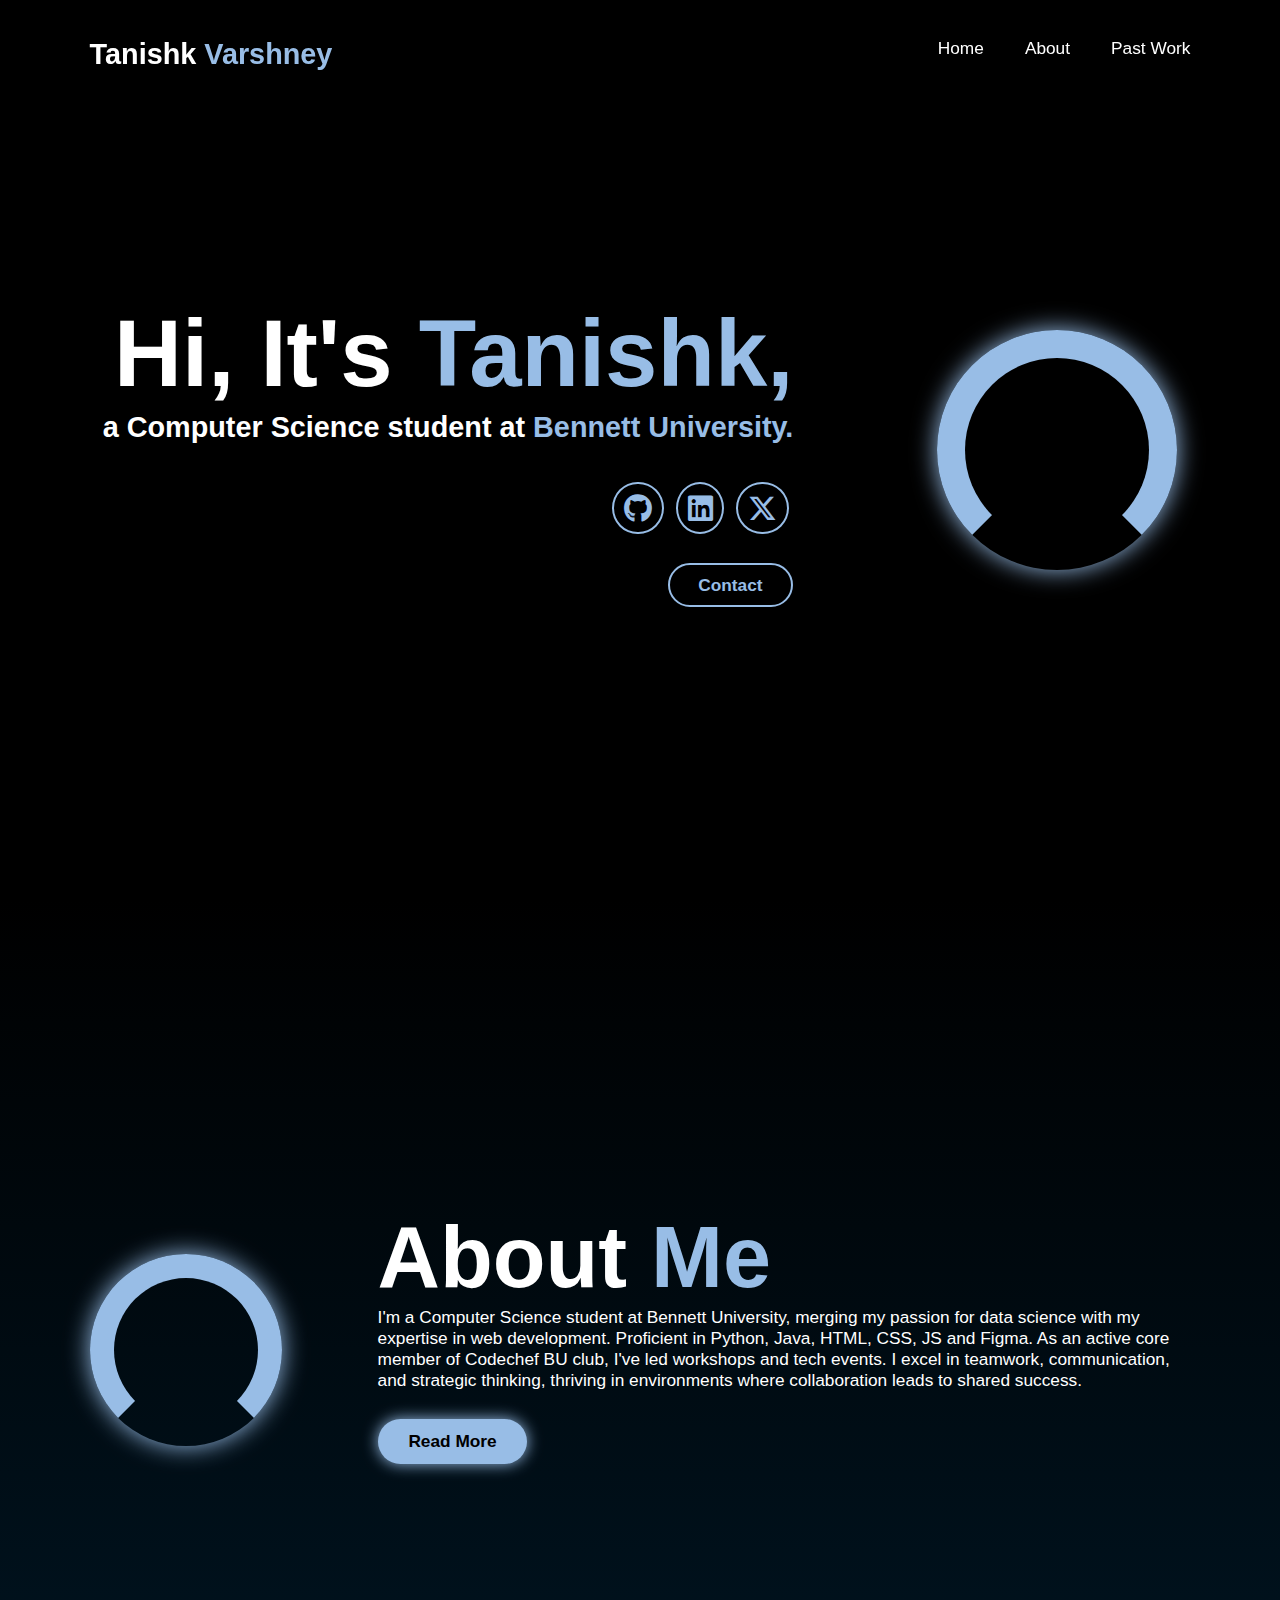
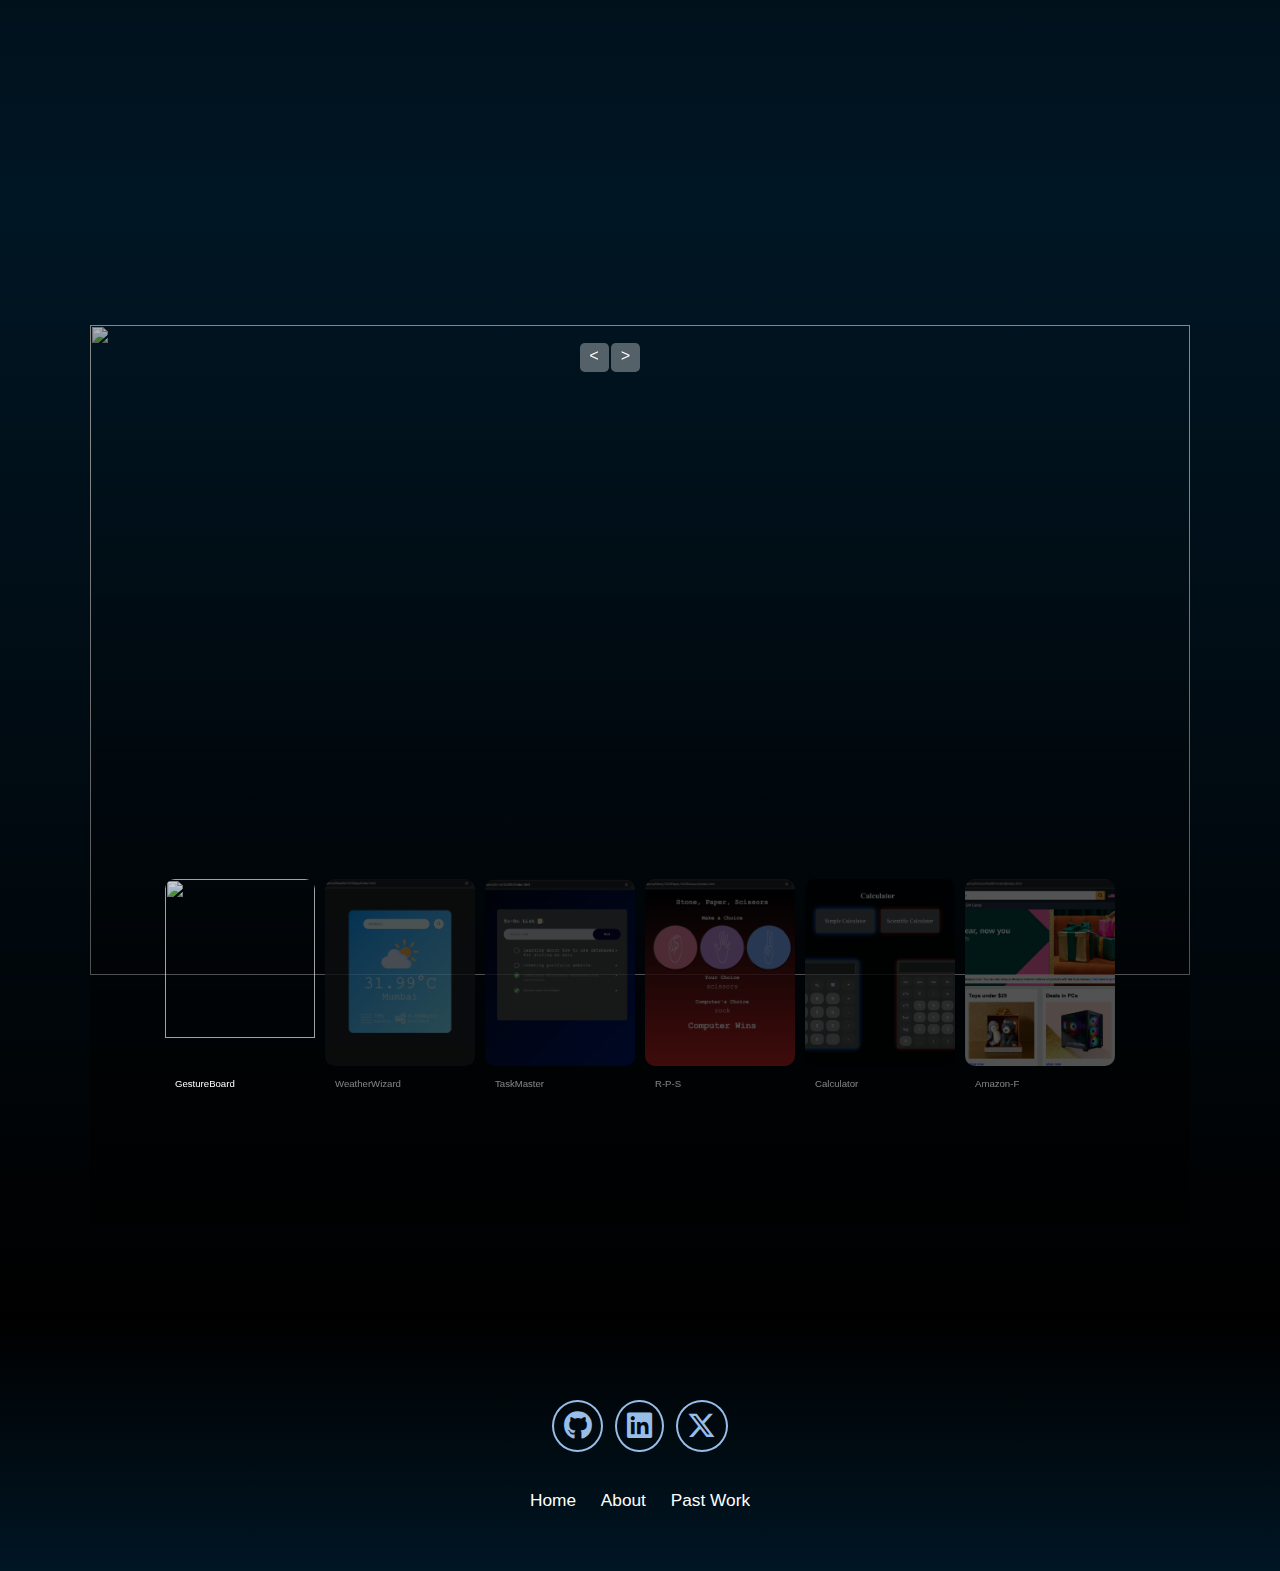
==== portfolio website/index.html @ 6f7f1821 "Add files via upload" ====
<!DOCTYPE html>
<html lang="en">
<head>
    <meta charset="UTF-8">
    <meta name="viewport" content="width=device-width, initial-scale=1.0">
    <title>Portfolio Website</title>
    <link rel="stylesheet" href="style.css">
    <link
    href="https://cdnjs.cloudflare.com/ajax/libs/font-awesome/6.5.2/css/all.min.css"
    rel="stylesheet"
    />
</head>
    <body>
        <header class="header">

            <a href="#home" class="logo">Tanishk 
                <span>Varshney</span></a>
                <i class="fa-solid fa-bars" id="menu-icon"></i>
            <nav class="navbar">
                <a href="#home">Home</a>
                <a href="#about">About</a>
                <a href="#pastwork">Past Work</a>
                <!-- <a href="#contact">Contact Me</a> -->
            </nav>
        </header>
        <section class="home" id="home">
            <div class="homecontent">
                <h1>Hi, It's 
                <span>Tanishk,</span></h1>
                
                <h3>a Computer Science student at <span>Bennett University.</span></h3>
                <p></p>
                <div class="social-icons">
                    <a href="https://github.com/Tanishk237">
                        <i class="fab fa-github"></i>
                    </a>
                    <a href="https://www.linkedin.com/in/tanishk-varshney-14aa8327a/">
                        <i class="fa-brands fa-linkedin"></i> 
                    </a>
                    <a href="https://x.com/Tanishk_237">
                        <i class="fa-brands fa-x-twitter"></i>
                    </a>
                </div>
                <div class="btngrp">
                    <!-- <a href="#" class="btn">Hire</a> -->
                    <a href="index2.html" class="btn">Contact</a>
                </div>
            </div>
            <div class="spinner"></div>
        
        </section>
        <section class="about" id="about">
            <div class="spinner2"></div>
            <div class="aboutcontent">
                <h2>About <span>Me</span></h2>
                <p>I'm a Computer Science student at Bennett University, merging my passion for data science with my expertise in web development. Proficient in Python, Java, HTML, CSS, JS and Figma. As an active core member of Codechef BU club, I've led workshops and tech events.
                    I excel in teamwork, communication, and strategic thinking, thriving in environments where collaboration leads to shared success.</p>
                <a href="#" class="btn">Read More</a>
            </div>
            
        </section>

        <section class="pastwork" id="pastwork">
            <div class="slider">
                <div class="list">
                    <div class="item active">
                        <img src="images/gesturep.png" alt="">
                        <div class="content">
                            <p></p>
                            <h2>GestureBoard</h2>
                            <p>Developed a python based application utilizing certain libraries to create a gesture controlled keyboard interface. Enhanced python skills and implemented intuitive, hands-free keyboard interactions.</p>
                        </div>
                    </div>
                    <div class="item">
                        <img src="images/weatherp.png" alt="">
                        <div class="content">
                            <p></p>
                            <h2>WeatherWizard</h2>
                            <p>Created a weather app using HTML, CSS and JavaScript, integrating a weather API for live data. Displays temperature, humidity, and wind conditions based on user input city names. Strenghthened skills in API integration and dynamic content rendering.</p>
                        </div>
                    </div>
                    <div class="item">
                        <img src="images/todop.png" alt="">
                        <div class="content">
                            <p></p>
                            <h2>TaskMaster</h2>
                            <p>Built a to-do list app with HTML, CSS and JavaScript. Users can add, mark, and remove tasks, with persistent storage to retain tasks after closing the tab. This first web dev project honed my front-end skills and introduced local storage management.</p>
                        </div>
                    </div>
                    <div class="item">
                        <img src="images/rpsp.png" alt="">
                        <div class="content">
                            <p></p>
                            <h2>R-P-S</h2>
                            <p>Built a rock-paper-scissors game with HTML, CSS, and JavaScript. Users can select their move, see the computer's choice, and receive instant feedback on the outcome of each round. This project refined my front-end development skills and introduced me to implementing game logic and interactive UI components..</p>
                        </div>
                    </div>
                    <div class="item">
                        <img src="images/calculatorp.png" alt="">
                        <div class="content">
                            <p></p>
                            <h2>Calculator</h2>
                            <p>
                                Built a calculator app with HTML, CSS, and JavaScript, featuring both simple and scientific modes. Users can perform basic arithmetic operations as well as advanced calculations such as trigonometric, logarithmic, and exponential functions. This project enhanced my understanding of logic building and mathematical function implementation in web development.</p>
                        </div>
                    </div>
                    <div class="item">
                        <img src="images/amazonp.png" alt="">
                        <div class="content">
                            <p></p>
                            <h2>Amazon-F</h2>
                            <p>
                                Created an unresponsive Amazon frontend using HTML and CSS, marking my first project in frontend development. This experience honed my HTML structuring skills and CSS styling abilities, replicating key features like product listings and navigation menus. Overcoming challenges in mimicking Amazon's design fostered a deep understanding of frontend principles.</p>
                        </div>
                    </div>
                </div>
                <div class="arrows">
                    <button id="prev"><</button>
                    <button id="next">></button>
                </div>
                <div class="thumbnail">
                    <div class="item active">
                        <img src="images/gesturep.png" alt="">
                        <div class="content">
                            GestureBoard
                        </div>
                    </div>
                    <div class="item">
                        <img src="images/weatherp.png" alt="">
                        <div class="content">
                            WeatherWizard
                        </div>
                    </div>
                    <div class="item">
                        <img src="images/todop.png" alt="">
                        <div class="content">
                            TaskMaster
                        </div>
                    </div>
                    <div class="item">
                        <img src="images/rpsp.png" alt="">
                        <div class="content">
                            R-P-S
                        </div>
                    </div>
                    <div class="item">
                        <img src="images/calculatorp.png" alt="">
                        <div class="content">
                            Calculator
                        </div>
                    </div>
                    <div class="item">
                        <img src="images/amazonp.png" alt="">
                        <div class="content">
                            Amazon-F
                        </div>
                    </div>
                </div>
            </div>
        </section>

        <!-- <section class="contact" id="contact">
            
            <h1 class="heading">Contact <span>Me</span></h1>

            <form onsubmit="sendEmail(); reset(); return false;">
                <div class="inputgrp">
                    <div class="inputbox">
                        <input type="text" id="name" placeholder="Full Name" required>
                        <input type="text" id="email" placeholder="Email" required>
                    </div>
                    <div class="inputbox">
                        <input type="text" id="phone" placeholder="Phone Number" required>
                        <input type="text" id="subject" placeholder="Subject" required>
                    </div>
                </div>
                <div class="inputgrp2">
                    <textarea name="" id="yourmessage" cols="30" rows="10" placeholder="Your Message"></textarea>
                    <input type="submit" value="Send message" class="btn">
                </div>
            </form>
        </section> -->

        <footer class="footer">
            <div class="social-icons">
                <a href="https://github.com/Tanishk237">
                    <i class="fab fa-github"></i>
                </a>
                <a href="https://www.linkedin.com/in/tanishk-varshney-14aa8327a/">
                    <i class="fa-brands fa-linkedin"></i> 
                </a>
                <a href="https://x.com/Tanishk_237">
                    <i class="fa-brands fa-x-twitter"></i>
                </a>
            </div>

        <ul class="list">
            <li>
                <a href="#">Home</a>
            </li>
            <li>
                <a href="#about">About</a>
            </li>
            <li>
                <a href="#pastwork">Past Work</a>

            </li>
            <!-- <li>
                <a href="#contact">Contact</a>
            </li> -->
        </ul>
        </footer>
        <script src="https://smtpjs.com/v3/smtp.js"></script>
        <script src="script.js"></script>
    </body>
</html>
---- portfolio website/style.css ----
*{
    margin: 0;
    padding: 0;
    box-sizing: border-box;
    scroll-behavior: smooth;
    font-family:'Gill Sans', 'Gill Sans MT', Calibri, 'Trebuchet MS', sans-serif;
    outline: none;
    border: none;
}
:root{
    --green:#98BDE6;
    --white:white;
}
html{
    font-size: 60%;
    overflow-x: hidden;
}
body{
    background-color:black;
    color: white;
}
.header{
    top: 0;
    position: fixed;
    width: 100%;
    left: 0;
    padding: 4rem 7%;
    background: rgba(0, 0, 0, 0.505);
    backdrop-filter: blur(10px);
    display:flex;
    justify-content: space-between;
    z-index: 100;
}
#menu-icon{
    font-size: 3.6rem;
    color: white;
    display: none;
}
.logo{
    font-size: 3rem;
    color: white;
    font-weight: 800;
    cursor: pointer;
    transition: 0.3s ease;
    text-decoration: none;
}
.logo:hover{
    transform: scale(1.1);
}
span{
    color:#98BDE6;
}
.navbar a {
    font-size: 1.8rem;
    color: white;
    margin-left: 4rem;
    font-weight: 500;
    border-bottom: 3px solid transparent;
    transition: 0.3 ease ;
    text-decoration: none;
}
.navbar a:hover {
    border-bottom: 3px solid var(--green);
    color: var(--green);
}

section{
    min-height: 100vh;
    padding: 10rem 7%;
}
.home{
    display: flex;
    align-items: center;
    justify-content: center;
    gap: 15rem;
}
.homecontent{
    display: flex;
    flex-direction: column;
    align-items: flex-end;
    text-align: right;
}
.homecontent h1{
    font-weight: 700;
    font-size: 9.8rem;
    margin-top: 1.5rem;
    line-height: 1;
}
.homecontent h3{
    font-size: 3rem;
    margin: 1rem 0;
}
.homecontent p{
    font-size: 1.5rem;
    font-weight: 500;
    line-height: 1.8;
}

.social-icons a{
    display: inline-flex;
    justify-content: center;
    align-items: center;
    font-size: 3rem;
    padding:1rem;
    background: transparent;
    border: 2px solid var(--green);
    border-radius: 50%;
    color: var(--green);
    margin: 3rem 0.5rem;
    transition: 0.3s ease;
    text-decoration: none;
}
.social-icons a:hover{
    color: white;
    background-color: var(--green);
    transform: scale(1.2)translateY(-5px);
    box-shadow: 0 0 25px var(--green);
}
.btngrp{
    display: flex;
    gap: 1.5rem;
}
.btn{
    display: inline-block;
    padding: 1rem 3rem;
    background: var(--green);
    box-shadow: 0 0 15px var(--green);
    border-radius: 3rem;
    font-size: 1.8rem;
    color: black;
    border: 2px solid transparent;
    font-weight: 600;
    transition: 0.3s ease-in-out;
    text-decoration: none;

}
.btn:hover{
    transform: scale(1.05);
    box-shadow: 0 0 15px var(--green),
                0 0 25px var(--green);
}
.btngrp a:nth-of-type(1){
    background-color: black;
    color: var(--green);
    border: 2px solid var(--green);
    box-shadow: 0 0 25px transparent;
}
.btngrp a:nth-of-type(1):hover{
    box-shadow: 0 0 25px var(--green);
    background-color: var(--green);
    color: black;
    cursor: pointer;
}

.spinner{
    width: 25rem;
    height: 25rem;
    border-radius:25rem;
    border: 3rem solid var(--green);
    padding: 1em;
    border-bottom-color: transparent; 
    animation: spin 5s linear infinite;
    box-shadow: 0 0 25px var(--green);
    transition: 0.4s ease;
}
.spinner:hover{
    transform: scale(1.2);
    box-shadow: 0 0 50px var(--green);
}
@keyframes spin {
    from{
        transform: rotate(0deg);
    }
    to{
        transform: rotate(360deg);
    }
} 
.about{
    display: flex;
    justify-content: center;
    align-items: center;
    gap: 10rem;
    background: linear-gradient(180deg, black,rgb(0, 22, 36));
}
.spinner2{
    width: 20rem;
    height: 20rem;
    border-radius: 50%;
    border: 2.5rem solid var(--green);
    padding: 1em;
    border-bottom-color: transparent; 
    animation: spin 10s linear infinite;
    box-shadow: 0 0 25px var(--green);
    flex-shrink: 0; 
    flex-grow: 0; 
    /* transition: 0.4s ease; */
}
.aboutcontent{
    font-size: 6rem;
    text-align: left;
}
.aboutcontent p{
    font-size: 1.8rem;
}
.aboutcontent .btn{
    margin: 3rem 0;
}

.pastwork{
    background: linear-gradient(180deg,rgb(0, 22, 36), black);
}
.slider{
    height: 100vh;
    position: relative;
    margin-top: 3rem;
}
.slider .list .item{
    position: absolute;
    inset: 0 0 0 0;
    overflow: hidden;
    opacity: 0;
}
.slider .list .item img{
    width: 100%;
    height: 85%;
    object-fit: cover;
    filter: brightness(0.7);
}
.slider .list .item::after{
    content:'';
    width: 100%;
    height: 85%;
    position: absolute;
    left: 0;
    bottom: 0;
    background-image: linear-gradient(to top, rgba(0, 0, 0, 0.605),transparent);

}
.slider .list .item .content{
    position: absolute;
    left: 10%;
    top: 20%;
    width: 500px;
    max-width: 80%;
    z-index: 1;
}
.slider .list .item .content p:nth-child(1){
    text-transform: uppercase;
    letter-spacing: 10px;
}
.slider .list .item .content p{
    font-size: 1.5rem;
}
.slider .list .item .content h2{
    font-size: 75px;
    margin: 0;
}
.slider .list .item.active{
    opacity: 1;
    z-index: 10;
}
@keyframes showContent {
    to{
        transform: translateY(0);
        filter: blur(0);
        opacity: 1;
    }
    
}
.slider .list .item.active p:nth-child(1),
.slider .list .item.active h2,
.slider .list .item.active p:nth-child(3){
    transform: translateY(30px);
    filter: blur(20px);
    opacity: 0;
    animation:showContent .5s .7s ease-in-out 1 forwards;
}
.slider .list .item.active h2{
    animation-delay: 1s;
}
.slider .list .item.active p:nth-child(3){
    animation-delay: 1.3s;
}
.arrows{
    position: absolute;
    top: 2%;
    z-index: 100;
    right: 50%;
    justify-content: center;
    align-items: center;

}
.arrows button{
    background-color: rgba(255, 255, 255, 0.335);
    border: none;
    font-family: monospace;
    width: 3rem;
    height: 3rem;
    border-radius:0.5rem;
    font-size: large;
    color: white;
}
.arrows button:hover{
    background-color: white;
    color: black;
    cursor: pointer;
}

.thumbnail{
    position: absolute;
    bottom: 9rem;
    z-index: 11;
    display: flex;
    gap: 10px;
    width: 100%;
    height: 27rem;
    padding: 0 50px;
    box-sizing: border-box;
    overflow: auto;
    justify-content: center;
}
.thumbnail::-webkit-scrollbar{
    width: 0;
}
.thumbnail .item{
    width: 150px;
    height: 220px;
    filter: brightness(0.5);
    transition: .5s;
    flex-shrink: 0;
}
.thumbnail .item img{
    width: 100%; 
    height: 85%;
    object-fit: cover;
    border-radius: 10px;
    opacity: 0.8;
    filter: brightness(0.8);
}
.thumbnail .item img:hover{
    cursor: pointer;
    filter: brightness(1.1);
    transform: scale(1.05);
}
.thumbnail .item.active{
    filter: brightness(1.3);
}
.thumbnail .item .content{
    position: absolute;
    inset: auto 10px 10px 10px;
}
@media screen and (max-width:1024px){
    .thumbnail{
        justify-content: start;
    }
    .slider .list .item .content h2{
        font-size: 60px;
    }
    
}



.contact{
    background: linear-gradient(180deg, black,rgb(0, 22, 36));
}
.contact .heading{
    font-size: 6rem;
    margin-top: 4rem;
    color: var(--white);
    text-align: center;
}
.contact form{
    display: flex;
    align-items: center;
    justify-content: center;
    gap: 3rem;
    margin: 5rem 0;
    text-align: center;
}

.contact form .inputbox input,
.contact form textarea{
    width: 100%;
    padding: 2.5rem;
    font-size: 1.8rem;
    color: var(--white);
    background-color: black;
    border-radius: 2rem;
    border: 2px solid var(--green);
    margin: 1.5rem;
}
.footer{
    background:linear-gradient(180deg,black,rgb(0, 22, 36));
    padding: 50px 0;
    
}
.footer .social-icons{
    text-align: center;
}
.footer ul{
    text-align: center;
    font-size: 1.8rem;
}
.footer ul li{
    display: inline-block;
    margin: 10px;
}
.footer ul li a{
    color: var(--white);
    border-bottom: 3px solid transparent;
    transition: 0.5s ease-in-out;
    text-decoration: none;
    text-align: center;
}
.footer ul li a:hover{
    border-bottom: 3px solid var(--green);
} 

@media screen and (max-width: 1024px) {
    #menu-icon {
        display: block;
    }
    .navbar {
        position: absolute;
        display: none;
        top: 100%;
        padding: 1rem 3rem;
        right: 0;
        width: 50%;
        background-color: rgba(0, 0, 0, 0.8);
        border-left: 2px solid var(--green);
        border-bottom: 2px solid var(--green);
        border-bottom-left-radius: 2rem;
    }
    .navbar a {
        display:block;
        font-size: 2rem;
        margin: 3rem 0;
        color: white;
    }
    .navbar.active{
        display: block;
    }
    .navbar.active:hover{
        box-shadow: 0 0 25px var(--green);
    }
     .fa-bars {
        display: block;
        font-size: 2.5rem;
        cursor: pointer;
    } 
    .home {
        flex-direction: column;
        margin: 5rem 0;
        text-align: center;
        gap: 5rem;
    }
    .homecontent {
        align-items: center;
        text-align: center;
    }
    .about{
        flex-direction: column;
    }
    .about, .pastwork, .contact {
        padding: 5rem 5%;
    }
    .aboutcontent {
        font-size: 3rem;
    }
    .spinner, .spinner2 {
        width: 30rem;
        height: 30rem;
    }
    .contact form {
        flex-direction: column;
    }
    .contact form .inputbox input, .contact form textarea {
        width: 100%;
        margin: 1.5rem 0;
    }
    .footer ul {
        font-size: 1.5rem;
    }
}
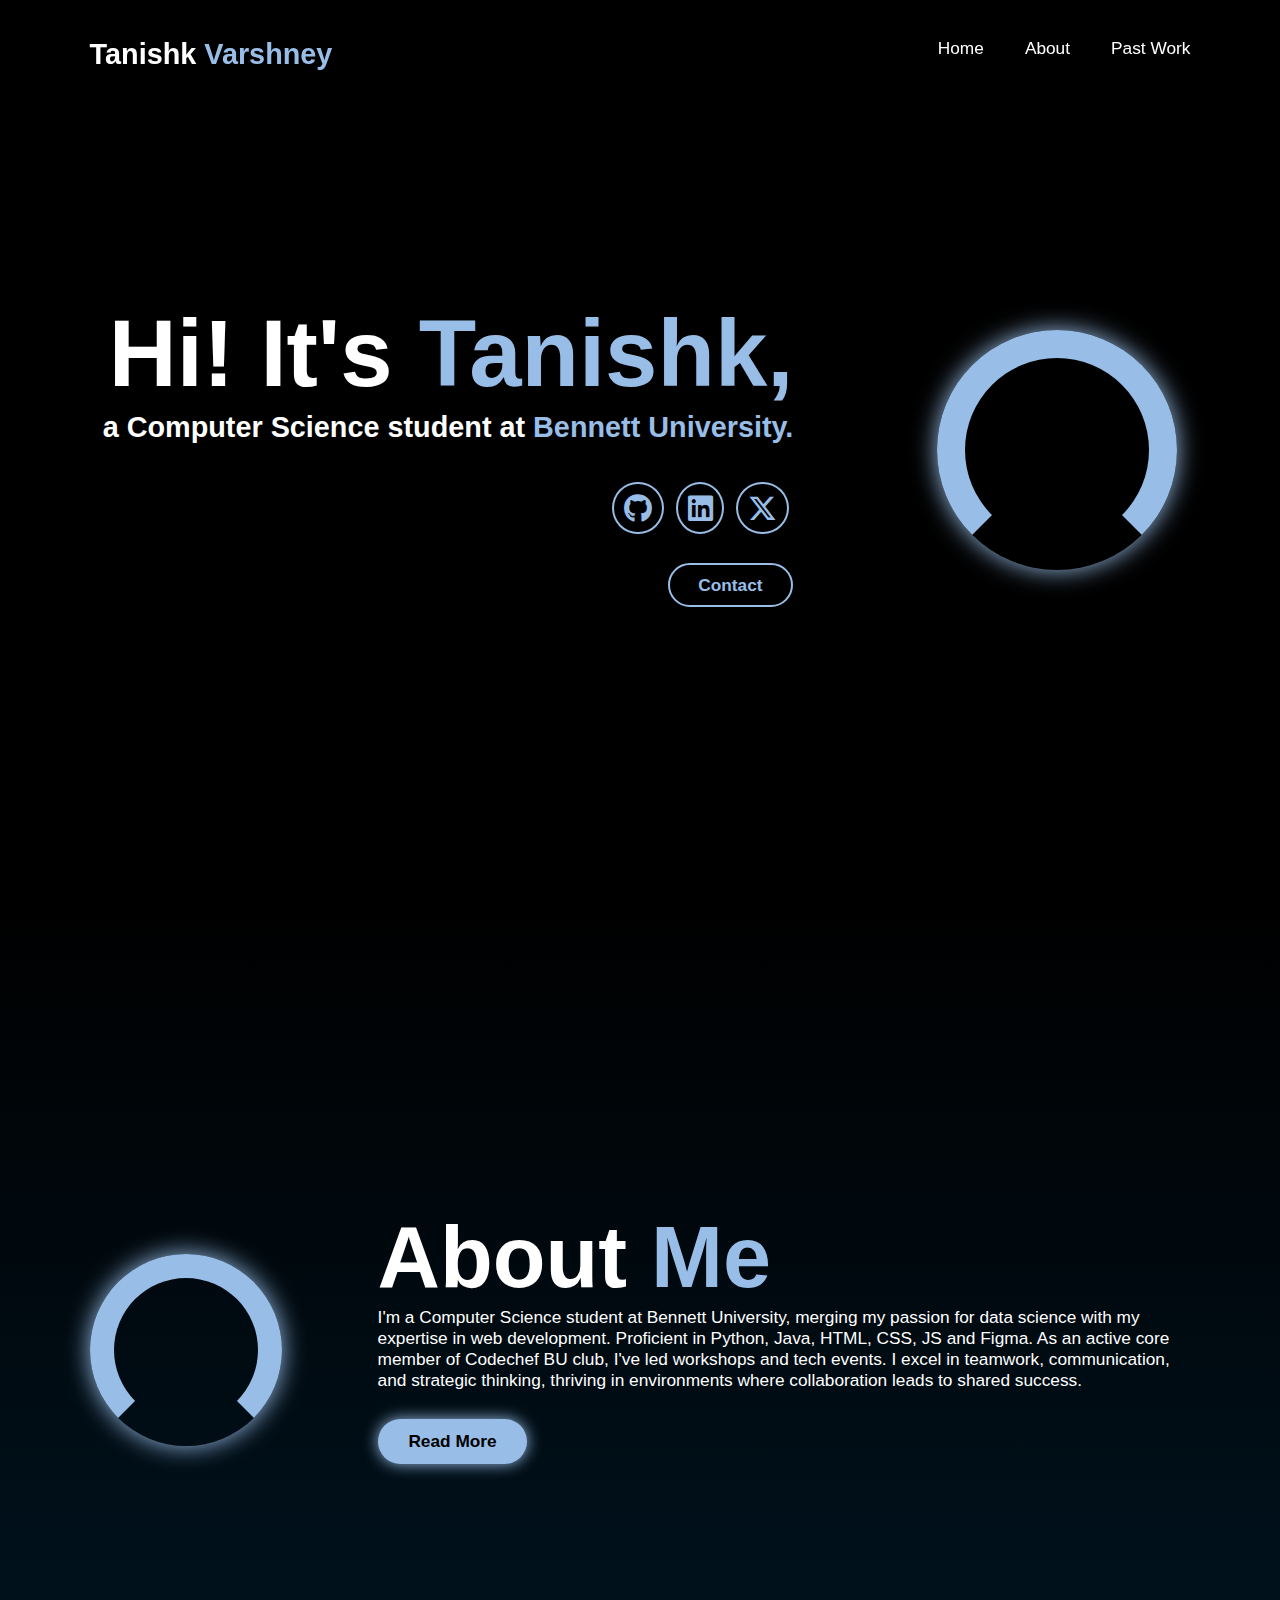
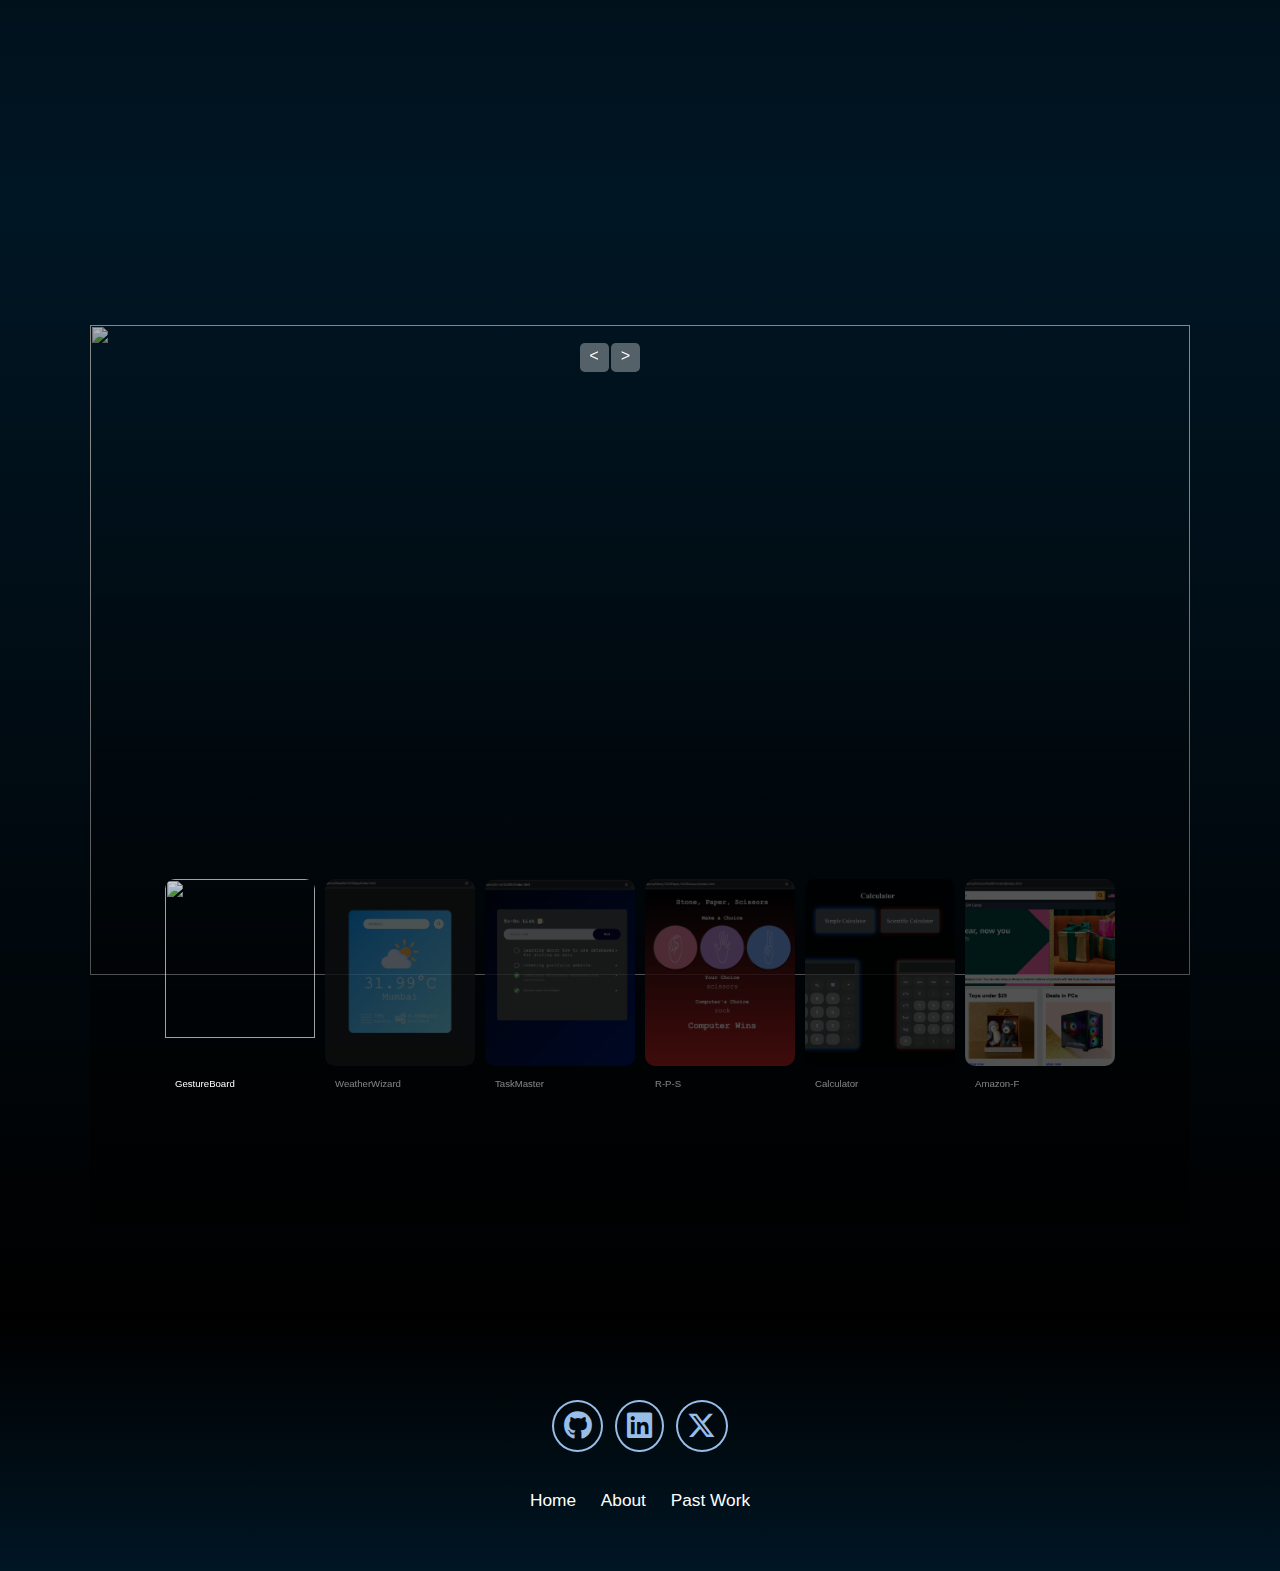
==== commit 3355a062: "index.html" ====
--- a/portfolio website/index.html
+++ b/portfolio website/index.html
@@ -25,7 +25,7 @@
         </header>
         <section class="home" id="home">
             <div class="homecontent">
-                <h1>Hi, It's 
+                <h1>Hi! It's 
                 <span>Tanishk,</span></h1>
                 
                 <h3>a Computer Science student at <span>Bennett University.</span></h3>
@@ -213,4 +213,4 @@
         <script src="https://smtpjs.com/v3/smtp.js"></script>
         <script src="script.js"></script>
     </body>
-</html>+</html>
